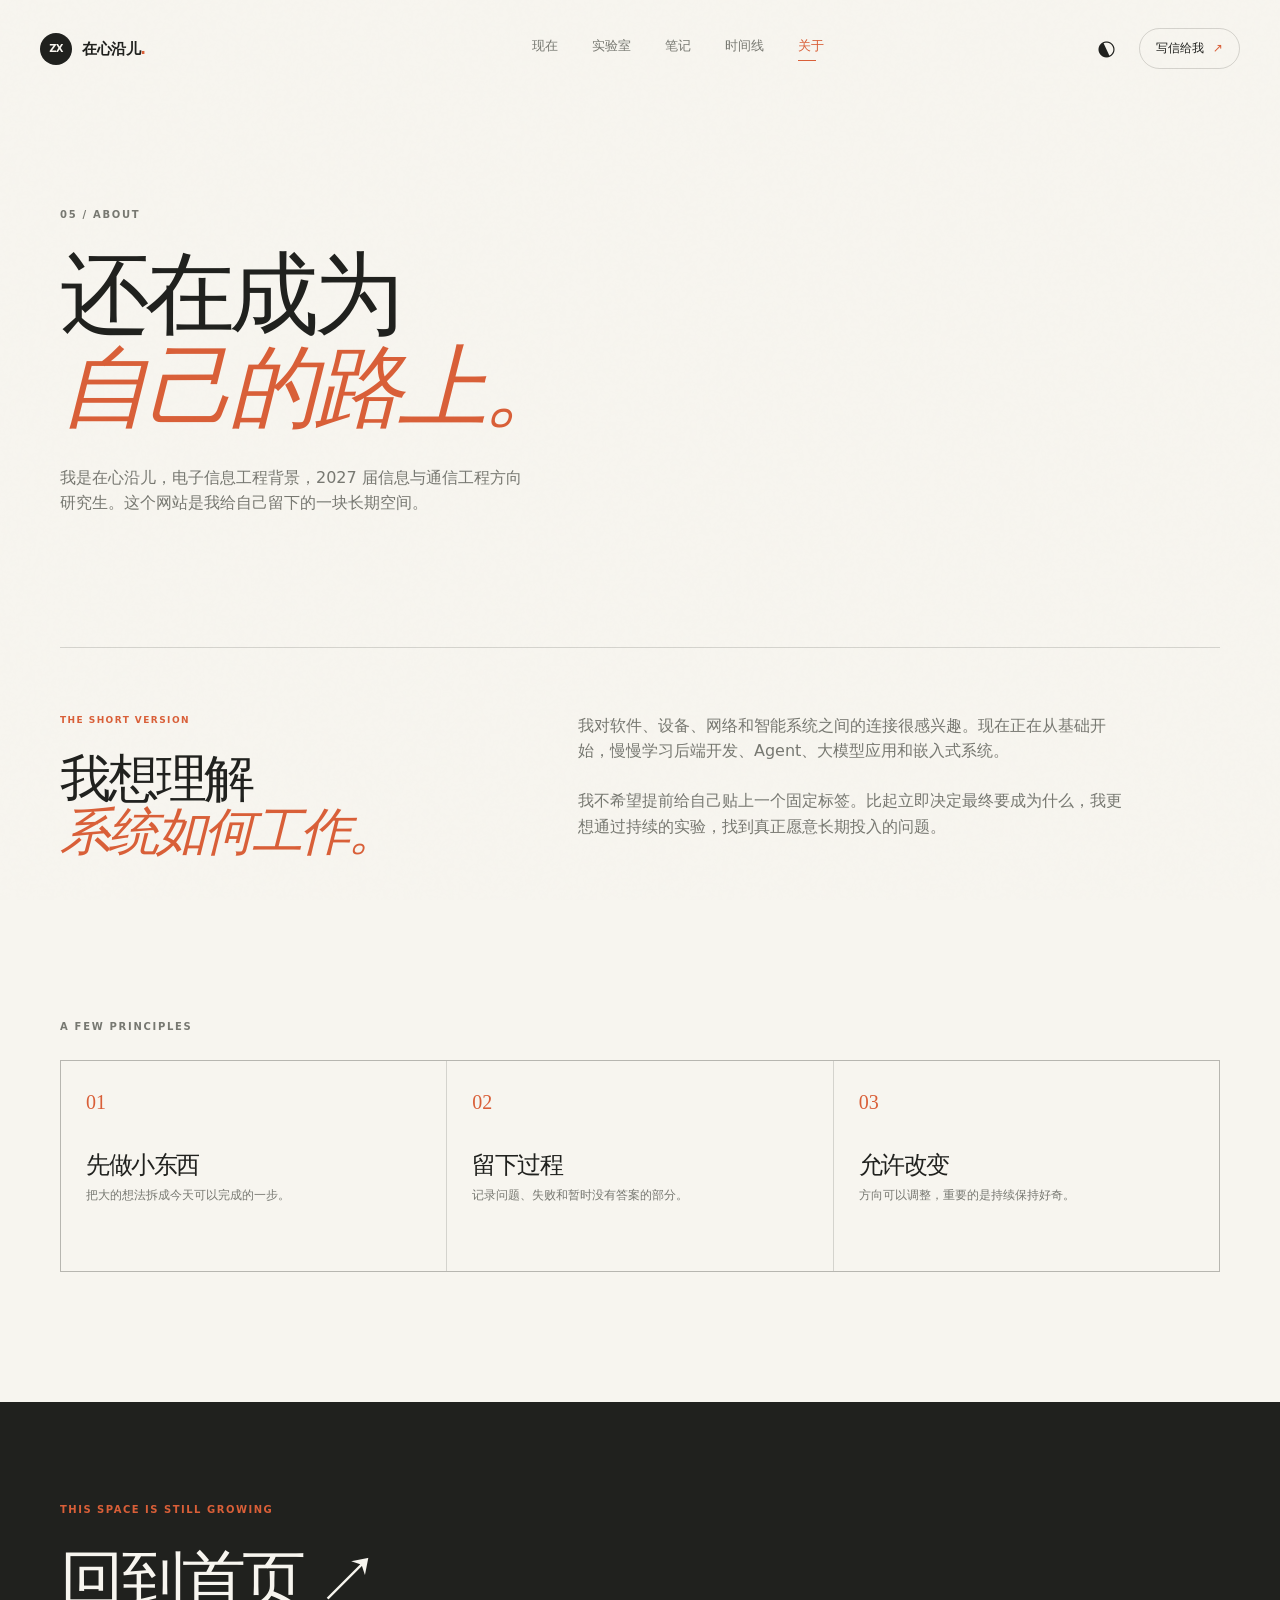
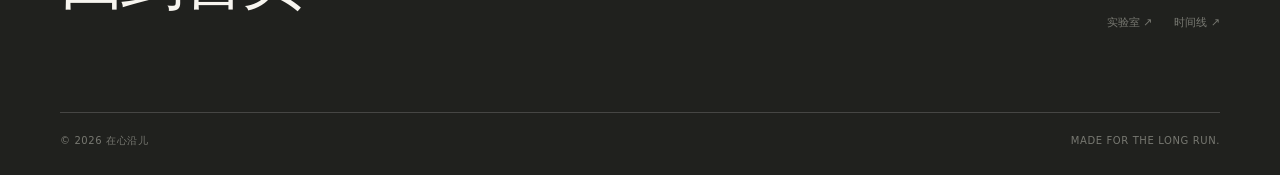
==== about.html @ 2378a1ed "Build personal digital garden website" ====
<!doctype html>
<html lang="zh-CN">
  <head><meta charset="UTF-8" /><meta name="viewport" content="width=device-width, initial-scale=1.0" /><meta name="description" content="关于在心沿儿：电子信息工程与信息通信工程背景的个人数字花园。" /><title>关于 · 在心沿儿</title><link rel="stylesheet" href="styles.css" /></head>
  <body><div class="noise" aria-hidden="true"></div><header class="site-header"><a class="brand" href="index.html" aria-label="返回首页"><span class="brand-mark">ZX</span><span>在心沿儿<span class="brand-dot">.</span></span></a><nav class="desktop-nav" aria-label="主导航"><a href="now.html">现在</a><a href="lab.html">实验室</a><a href="notes.html">笔记</a><a href="timeline.html">时间线</a><a class="active" href="about.html">关于</a></nav><div class="header-actions"><button class="icon-button" id="theme-toggle" type="button" aria-label="切换深色模式">◐</button><a class="header-contact" href="index.html#contact">写信给我 <span>↗</span></a><button class="menu-toggle" id="menu-toggle" type="button" aria-label="打开菜单" aria-expanded="false">☰</button></div><nav class="mobile-nav" id="mobile-nav" aria-label="移动端导航"><a href="now.html">现在</a><a href="lab.html">实验室</a><a href="notes.html">笔记</a><a href="timeline.html">时间线</a><a class="active" href="about.html">关于</a></nav></header>
    <main class="page-shell"><section class="page-hero"><p class="eyebrow">05 / ABOUT</p><h1>还在成为<br /><em>自己的路上。</em></h1><p>我是在心沿儿，电子信息工程背景，2027 届信息与通信工程方向研究生。这个网站是我给自己留下的一块长期空间。</p></section><section class="about-story content-section"><div class="story-column"><p class="card-kicker">THE SHORT VERSION</p><h2>我想理解<br /><em>系统如何工作。</em></h2></div><div class="story-column story-copy"><p>我对软件、设备、网络和智能系统之间的连接很感兴趣。现在正在从基础开始，慢慢学习后端开发、Agent、大模型应用和嵌入式系统。</p><p>我不希望提前给自己贴上一个固定标签。比起立即决定最终要成为什么，我更想通过持续的实验，找到真正愿意长期投入的问题。</p></div></section><section class="principles content-section"><p class="eyebrow">A FEW PRINCIPLES</p><div class="principle-grid"><article><span>01</span><h2>先做小东西</h2><p>把大的想法拆成今天可以完成的一步。</p></article><article><span>02</span><h2>留下过程</h2><p>记录问题、失败和暂时没有答案的部分。</p></article><article><span>03</span><h2>允许改变</h2><p>方向可以调整，重要的是持续保持好奇。</p></article></div></section></main>
    <footer class="site-footer"><div class="section-shell footer-top"><div><span class="footer-kicker">THIS SPACE IS STILL GROWING</span><a class="footer-email" href="index.html">回到首页 ↗</a></div><div class="footer-links"><a href="lab.html">实验室 ↗</a><a href="timeline.html">时间线 ↗</a></div></div><div class="section-shell footer-bottom"><span>© <span id="year"></span> 在心沿儿</span><span>Made for the long run.</span></div></footer><script src="script.js"></script></body>
</html>
---- styles.css ----
:root {
  --paper: #f7f5ef;
  --paper-deep: #ebe8df;
  --ink: #20211e;
  --muted: #777871;
  --line: rgba(32, 33, 30, 0.16);
  --accent: #d95f38;
  --accent-soft: #ead5c5;
  --serif: Georgia, 'Times New Roman', serif;
  --sans: Inter, ui-sans-serif, system-ui, -apple-system, BlinkMacSystemFont, 'Segoe UI', sans-serif;
  color-scheme: light;
}

[data-theme='dark'] {
  --paper: #1b1c19;
  --paper-deep: #242521;
  --ink: #f2f0e8;
  --muted: #aaa99f;
  --line: rgba(242, 240, 232, 0.18);
  --accent: #e67a50;
  --accent-soft: #4a3227;
  color-scheme: dark;
}

* { box-sizing: border-box; }
html { scroll-behavior: smooth; }
body { margin: 0; background: var(--paper); color: var(--ink); font-family: var(--sans); font-size: 15px; line-height: 1.6; transition: background .3s ease, color .3s ease; }
a { color: inherit; text-decoration: none; }
button { color: inherit; font: inherit; }
.noise { position: fixed; inset: 0; z-index: 20; opacity: .035; pointer-events: none; background-image: url("data:image/svg+xml,%3Csvg viewBox='0 0 180 180' xmlns='http://www.w3.org/2000/svg'%3E%3Cfilter id='n'%3E%3CfeTurbulence type='fractalNoise' baseFrequency='.8' numOctaves='3' stitchTiles='stitch'/%3E%3C/filter%3E%3Crect width='100%25' height='100%25' filter='url(%23n)' opacity='.35'/%3E%3C/svg%3E"); }
.section-shell { width: min(1160px, calc(100% - 80px)); margin: 0 auto; }
.site-header { position: relative; z-index: 30; display: flex; align-items: center; justify-content: space-between; width: min(1280px, calc(100% - 80px)); margin: 0 auto; padding: 28px 0; }
.brand { display: inline-flex; align-items: center; gap: 10px; font-weight: 700; letter-spacing: -.03em; }
.brand-mark { display: grid; width: 32px; height: 32px; place-items: center; border-radius: 50%; background: var(--ink); color: var(--paper); font-size: 10px; letter-spacing: -.08em; }
.brand-dot { color: var(--accent); }
.desktop-nav { display: flex; gap: 34px; margin-left: 120px; color: var(--muted); font-size: 13px; }
.desktop-nav a, .footer-links a { transition: color .2s ease; }
.desktop-nav a:hover, .footer-links a:hover { color: var(--accent); }
.header-actions { display: flex; align-items: center; gap: 18px; }
.icon-button, .menu-toggle { border: 0; background: transparent; cursor: pointer; }
.icon-button { font-size: 21px; line-height: 1; transform: rotate(-25deg); }
.header-contact { padding: 10px 16px; border: 1px solid var(--line); border-radius: 999px; font-size: 12px; transition: background .2s ease, color .2s ease; }
.header-contact:hover { background: var(--ink); color: var(--paper); }
.header-contact span, .text-link span, .button span { color: var(--accent); margin-left: 5px; }
.menu-toggle, .mobile-nav { display: none; }
.hero { display: grid; grid-template-columns: 1.1fr .9fr; min-height: 630px; align-items: center; padding: 65px 0 100px; }
.eyebrow { margin: 0 0 25px; color: var(--muted); font-size: 10px; font-weight: 700; letter-spacing: .17em; }
.status-dot { display: inline-block; width: 7px; height: 7px; margin-right: 8px; border-radius: 50%; background: #5c9b67; box-shadow: 0 0 0 4px color-mix(in srgb, #5c9b67 15%, transparent); }
h1, h2, h3, p { margin-top: 0; }
h1, h2 { font-weight: 500; letter-spacing: -.06em; line-height: 1.04; }
h1 { max-width: 700px; margin-bottom: 28px; font-size: clamp(50px, 6.3vw, 92px); }
h1 em, h2 em { color: var(--accent); font-family: var(--serif); font-weight: 400; }
.hero-description { max-width: 460px; margin-bottom: 32px; color: var(--muted); font-size: 16px; }
.hero-actions { display: flex; align-items: center; gap: 27px; }
.button { display: inline-flex; align-items: center; justify-content: center; gap: 9px; padding: 14px 20px; border-radius: 999px; font-size: 12px; font-weight: 700; transition: transform .2s ease, background .2s ease; }
.button:hover { transform: translateY(-2px); }
.button-primary { background: var(--accent); color: #fff; }
.button-primary span { color: #fff; }
.button-dark { background: var(--ink); color: var(--paper); }
.button-dark span { color: var(--accent); }
.button-outline { border: 1px solid var(--line); }
.text-link, .section-link { display: inline-block; border-bottom: 1px solid var(--line); padding-bottom: 4px; font-size: 12px; font-weight: 700; }
.text-link:hover, .section-link:hover { color: var(--accent); border-color: var(--accent); }
.hero-meta { display: flex; align-items: center; gap: 12px; margin-top: 82px; color: var(--muted); font-size: 10px; letter-spacing: .08em; text-transform: uppercase; }
.meta-line { width: 34px; height: 1px; background: var(--line); }
.hero-visual { position: relative; min-height: 460px; }
.orbit { position: absolute; border: 1px solid var(--accent-soft); border-radius: 50%; transform: rotate(-25deg); }
.orbit-one { top: 5%; left: 13%; width: 73%; height: 78%; }
.orbit-two { top: 18%; left: 0; width: 95%; height: 44%; border-color: var(--line); }
.hero-card { position: absolute; display: flex; flex-direction: column; justify-content: space-between; padding: 26px; background: var(--accent-soft); }
.hero-card-main { right: 7%; top: 22%; width: 230px; height: 280px; transform: rotate(7deg); }
.card-label { font-size: 9px; font-weight: 700; letter-spacing: .15em; }
.hero-card strong { font-family: var(--serif); font-size: 27px; font-weight: 400; line-height: 1.07; }
.card-arrow { align-self: flex-end; color: var(--accent); font-size: 25px; }
.floating-note { position: absolute; color: var(--muted); font-family: var(--serif); font-size: 17px; line-height: 1.08; }
.floating-note span { color: var(--accent); font-family: var(--sans); }
.note-top { top: 9%; right: 4%; transform: rotate(8deg); }
.note-bottom { bottom: 9%; left: 12%; transform: rotate(-8deg); }
.note-bottom span { display: block; margin-top: 7px; font-family: var(--sans); font-size: 11px; letter-spacing: .1em; }
.marquee { overflow: hidden; border-top: 1px solid var(--line); border-bottom: 1px solid var(--line); padding: 17px 0; color: var(--muted); }
.marquee-track { display: flex; width: max-content; align-items: center; gap: 33px; animation: scroll 24s linear infinite; font-size: 10px; font-weight: 700; letter-spacing: .2em; }
.marquee-track b { color: var(--accent); font-size: 15px; }
@keyframes scroll { to { transform: translateX(-50%); } }
.section-block { padding: 145px 0; }
.section-heading { display: flex; justify-content: space-between; align-items: end; margin-bottom: 70px; }
h2 { margin-bottom: 0; font-size: clamp(43px, 5vw, 70px); }
.section-intro { max-width: 280px; margin-bottom: 3px; color: var(--muted); font-size: 13px; }
.project-grid { display: grid; grid-template-columns: 1.16fr .84fr; gap: 70px 28px; }
.project-card:nth-child(3) { grid-column: 2; }
.project-image { position: relative; display: grid; height: 380px; place-items: center; overflow: hidden; }
.project-card:first-child .project-image { height: 490px; }
.image-label { position: absolute; top: 20px; left: 20px; z-index: 1; color: rgba(255,255,255,.75); font-size: 9px; font-weight: 700; letter-spacing: .15em; }
.image-lumen { background: #34404a; }
.mock-window { width: 67%; height: 62%; padding: 10px; transform: rotate(-5deg); background: #e6e0d6; box-shadow: 17px 19px 0 rgba(0,0,0,.12); }
.mock-top { display: flex; gap: 4px; border-bottom: 1px solid #bdb9b0; padding-bottom: 8px; }
.mock-top i { width: 5px; height: 5px; border-radius: 50%; background: #cc6d4b; }
.mock-content { position: relative; height: calc(100% - 24px); padding: 17px; color: #34404a; }
.mock-content span { display: block; width: 60%; height: 5px; margin-bottom: 8px; background: #b8b8ad; box-shadow: 0 12px 0 #b8b8ad, 0 24px 0 #b8b8ad; }
.mock-content strong { position: absolute; right: 15px; bottom: 14px; font-size: 52px; font-weight: 400; }
.mock-content small { position: absolute; right: 16px; bottom: 4px; font-size: 7px; }
.image-mori { background: #c2a991; }
.mori-shape { width: 170px; height: 255px; border-radius: 90px 90px 8px 8px; background: #e4d2bb; box-shadow: inset 30px 0 0 rgba(148,111,81,.12); transform: rotate(11deg); }
.mori-caption { position: absolute; right: 25px; bottom: 25px; color: #fff; font-family: var(--serif); font-size: 31px; line-height: .9; text-align: right; }
.image-north { background: #d7d1c0; }
.north-grid { display: grid; grid-template-columns: repeat(3, 1fr); width: 70%; transform: rotate(-17deg); color: #34404a; font-family: var(--serif); font-size: 80px; line-height: .85; }
.north-grid span:nth-child(4), .north-grid span:nth-child(5) { color: var(--accent); }
.project-info { display: flex; justify-content: space-between; gap: 20px; padding-top: 22px; }
.project-type, .article-meta { margin-bottom: 8px; color: var(--accent); font-size: 9px; font-weight: 700; letter-spacing: .13em; }
.project-info h3 { margin-bottom: 8px; font-size: 24px; letter-spacing: -.04em; }
.project-info p:not(.project-type) { max-width: 390px; margin-bottom: 0; color: var(--muted); font-size: 12px; }
.circle-link { display: grid; flex: 0 0 auto; width: 37px; height: 37px; place-items: center; border: 1px solid var(--line); border-radius: 50%; color: var(--accent); transition: background .2s ease, color .2s ease; }
.circle-link:hover { background: var(--accent); color: #fff; }
.tag-list { display: flex; gap: 7px; flex-wrap: wrap; margin-top: 20px; }
.tag-list span { padding: 4px 9px; border: 1px solid var(--line); border-radius: 999px; color: var(--muted); font-size: 9px; }
.section-link { margin-top: 60px; }
.writing-section { padding-top: 50px; }
.compact-heading { margin-bottom: 48px; }
.article-list { border-top: 1px solid var(--line); }
.article-row { display: grid; grid-template-columns: 70px 1fr 30px; align-items: center; gap: 25px; border-bottom: 1px solid var(--line); padding: 25px 0; transition: padding .25s ease, color .25s ease; }
.article-row:hover { padding-left: 15px; color: var(--accent); }
.article-number { color: var(--muted); font-family: var(--serif); font-size: 18px; }
.article-meta { margin-bottom: 5px; }
.article-row h3 { margin: 0; font-size: clamp(19px, 2vw, 25px); font-weight: 500; letter-spacing: -.04em; }
.article-arrow { color: var(--accent); font-size: 20px; }
.about-panel { background: var(--paper-deep); }
.about-grid { display: grid; grid-template-columns: .85fr 1.15fr; gap: 80px 130px; padding: 140px 0 125px; }
.about-copy .large-copy { max-width: 520px; margin: 35px 0 27px; font-family: var(--serif); font-size: clamp(25px, 3vw, 38px); line-height: 1.08; }
.about-copy > p:not(.large-copy) { max-width: 480px; color: var(--muted); font-size: 14px; }
.about-copy .text-link { margin-top: 15px; }
.about-facts { grid-column: 2; display: flex; gap: 65px; border-top: 1px solid var(--line); padding-top: 24px; }
.about-facts div { display: flex; flex-direction: column; }
.about-facts strong { color: var(--accent); font-family: var(--serif); font-size: 36px; font-weight: 400; line-height: 1; }
.about-facts span { margin-top: 8px; color: var(--muted); font-size: 10px; }
.resume-section { padding-bottom: 145px; }
.resume-card { display: flex; justify-content: space-between; gap: 50px; padding: 60px 70px; background: var(--accent); color: #fff; }
.resume-card .eyebrow { color: rgba(255,255,255,.7); }
.resume-card h2 em { color: #ffe1d0; }
.resume-card p:not(.eyebrow) { max-width: 340px; margin: 25px 0 0; color: rgba(255,255,255,.75); font-size: 13px; }
.resume-actions { display: flex; flex-direction: column; justify-content: end; align-items: flex-start; gap: 12px; }
.resume-actions .button { min-width: 155px; }
.resume-actions .button-dark { background: #fff; color: var(--ink); }
.resume-actions .button-dark span { color: var(--accent); }
.resume-actions .button-outline { border-color: rgba(255,255,255,.55); }
.reveal-item { opacity: 0; transform: translateY(18px); transition: opacity .7s ease, transform .7s ease; }
.reveal-item.is-visible { opacity: 1; transform: translateY(0); }
.site-footer { background: var(--ink); color: var(--paper); }
.footer-top { display: flex; justify-content: space-between; align-items: end; padding: 100px 0 80px; }
.footer-kicker { display: block; margin-bottom: 12px; color: var(--accent); font-size: 10px; font-weight: 700; letter-spacing: .15em; text-transform: uppercase; }
.footer-email { font-family: var(--serif); font-size: clamp(30px, 5vw, 65px); letter-spacing: -.05em; }
.footer-links { display: flex; gap: 22px; color: var(--muted); font-size: 11px; }
.footer-bottom { display: flex; justify-content: space-between; border-top: 1px solid rgba(255,255,255,.17); padding: 20px 0 26px; color: var(--muted); font-size: 10px; letter-spacing: .06em; text-transform: uppercase; }

@media (max-width: 760px) {
  .section-shell, .site-header { width: min(100% - 40px, 560px); }
  .site-header { padding: 20px 0; }
  .desktop-nav, .header-contact { display: none; }
  .menu-toggle { display: block; padding: 0; font-size: 21px; }
  .mobile-nav { position: absolute; top: 73px; right: 0; left: 0; display: none; flex-direction: column; gap: 17px; padding: 22px; border: 1px solid var(--line); background: var(--paper); box-shadow: 0 12px 30px rgba(0,0,0,.08); }
  .mobile-nav.is-open { display: flex; }
  .mobile-nav a { font-size: 13px; }
  .hero { display: block; min-height: auto; padding: 60px 0 80px; }
  h1 { font-size: clamp(48px, 14vw, 75px); }
  .hero-description { font-size: 14px; }
  .hero-meta { margin-top: 48px; font-size: 8px; }
  .hero-visual { min-height: 380px; margin-top: 40px; }
  .hero-card-main { right: 8%; width: 195px; height: 240px; }
  .hero-card strong { font-size: 23px; }
  .note-top { right: 0; }
  .note-bottom { left: 0; }
  .section-block { padding: 90px 0; }
  .section-heading { display: block; margin-bottom: 45px; }
  .section-intro { margin-top: 28px; }
  .project-grid { display: block; }
  .project-card { margin-bottom: 60px; }
  .project-image, .project-card:first-child .project-image { height: 330px; }
  .mock-window { width: 72%; height: 59%; }
  .about-grid { display: block; padding: 90px 0; }
  .about-copy .large-copy { margin-top: 40px; }
  .about-facts { margin-top: 55px; gap: 22px; }
  .about-facts strong { font-size: 29px; }
  .about-facts span { font-size: 8px; }
  .resume-section { padding-bottom: 90px; }
  .resume-card { display: block; padding: 40px 28px; }
  .resume-actions { margin-top: 35px; }
  .footer-top { display: block; padding: 75px 0 55px; }
  .footer-links { flex-wrap: wrap; margin-top: 45px; }
  .footer-bottom { display: block; line-height: 2; }
  .footer-bottom span:last-child { display: block; }
}


/* Personal digital garden architecture */
.desktop-nav a.active, .mobile-nav a.active { color: var(--accent); }
.desktop-nav a.active::after { display: block; width: 18px; height: 1px; margin-top: 4px; background: var(--accent); content: ''; }
.garden-overview { display: grid; grid-template-columns: .78fr 1.22fr; gap: 70px; padding: 110px 0 125px; }
.garden-overview-heading h2 { margin-bottom: 25px; font-size: clamp(37px, 4vw, 57px); }
.garden-overview-heading > p:last-child { max-width: 310px; color: var(--muted); font-size: 13px; }
.garden-entry-grid { display: grid; grid-template-columns: repeat(2, 1fr); gap: 1px; border: 1px solid var(--line); background: var(--line); }
.garden-entry { position: relative; display: flex; min-height: 160px; flex-direction: column; justify-content: space-between; padding: 22px; background: var(--paper); transition: background .25s ease, color .25s ease; }
.garden-entry:hover { background: var(--ink); color: var(--paper); }
.garden-entry > span { color: var(--accent); font-size: 10px; }
.garden-entry strong { font-family: var(--serif); font-size: 29px; font-weight: 400; }
.garden-entry small { color: var(--muted); font-size: 11px; }
.garden-entry b { position: absolute; right: 22px; bottom: 21px; color: var(--accent); font-size: 20px; font-weight: 400; }
.page-shell { width: min(1160px, calc(100% - 80px)); margin: 0 auto; }
.page-hero { max-width: 800px; padding: 110px 0 115px; }
.page-hero h1 { margin-bottom: 30px; font-size: clamp(56px, 7vw, 102px); }
.page-hero > p:not(.eyebrow) { max-width: 475px; color: var(--muted); font-size: 16px; }
.page-meta { display: flex; gap: 18px; align-items: center; margin-top: 45px; color: var(--muted); font-size: 10px; letter-spacing: .13em; }
.page-meta strong { color: var(--accent); font-weight: 700; }
.content-section { padding-bottom: 130px; }
.now-grid { display: grid; grid-template-columns: repeat(2, 1fr); gap: 22px; }
.now-card { position: relative; min-height: 315px; padding: 30px; border: 1px solid var(--line); }
.now-card-wide { grid-column: span 2; min-height: 280px; background: var(--accent-soft); }
.now-card-muted { background: var(--paper-deep); }
.card-index { position: absolute; top: 27px; right: 29px; color: var(--accent); font-family: var(--serif); font-size: 18px; }
.card-kicker { margin-bottom: 25px; color: var(--accent); font-size: 9px; font-weight: 700; letter-spacing: .16em; }
.now-card h2 { max-width: 410px; margin-bottom: 22px; font-size: clamp(35px, 4vw, 56px); }
.now-card p:not(.card-kicker) { max-width: 425px; color: var(--muted); font-size: 13px; }
.now-card .tag-list { position: absolute; bottom: 28px; left: 30px; }
.status-line { position: absolute; bottom: 31px; left: 30px; color: var(--muted); font-size: 10px; letter-spacing: .1em; text-transform: uppercase; }
.status-line i { display: inline-block; width: 7px; height: 7px; margin-right: 8px; border-radius: 50%; background: #5c9b67; }
.quote-section { border-top: 1px solid var(--line); padding-top: 40px; }
.quote-section p { max-width: 740px; font-family: var(--serif); font-size: clamp(24px, 3vw, 38px); line-height: 1.15; }
.lab-list { border-top: 1px solid var(--line); }
.lab-item { display: grid; grid-template-columns: 34% 66%; border-bottom: 1px solid var(--line); }
.lab-visual { position: relative; display: flex; min-height: 310px; flex-direction: column; justify-content: space-between; padding: 25px; overflow: hidden; color: #fff; }
.lab-visual span { font-size: 10px; letter-spacing: .15em; }
.lab-visual strong { position: relative; z-index: 1; font-family: var(--serif); font-size: 29px; font-weight: 400; line-height: .95; }
.lab-visual::after { position: absolute; right: -35px; bottom: -80px; width: 220px; height: 220px; border: 1px solid rgba(255,255,255,.5); border-radius: 50%; content: ''; }
.lab-visual-blue { background: #3e5364; }
.lab-visual-orange { background: #b86d4d; }
.lab-visual-green { background: #6e806f; }
.lab-copy { padding: 34px 45px; }
.lab-heading { display: flex; align-items: start; justify-content: space-between; gap: 20px; }
.lab-heading h2 { margin-bottom: 18px; font-size: clamp(26px, 3vw, 39px); }
.lab-copy > p { max-width: 550px; color: var(--muted); font-size: 14px; }
.lab-copy .text-link { margin-top: 24px; }
.status-chip { display: inline-block; flex: 0 0 auto; padding: 5px 10px; border-radius: 999px; font-size: 9px; letter-spacing: .08em; }
.status-active { background: #dbe9d6; color: #436b43; }
.status-planned { background: var(--accent-soft); color: var(--accent); }
.status-parked { border: 1px solid var(--line); color: var(--muted); }
.page-hero-notes { padding-bottom: 70px; }
.filter-row { display: flex; gap: 8px; margin-top: 38px; }
.filter-button { border: 1px solid var(--line); border-radius: 999px; background: transparent; padding: 7px 14px; color: var(--muted); cursor: pointer; font-size: 10px; }
.filter-button.is-selected, .filter-button:hover { border-color: var(--accent); background: var(--accent); color: #fff; }
.notes-list { border-top: 1px solid var(--line); }
.note-item { display: grid; grid-template-columns: 130px 1fr 30px; align-items: center; gap: 30px; border-bottom: 1px solid var(--line); padding: 31px 0; }
.note-item:hover h2, .note-item:hover > span { color: var(--accent); }
.note-date { color: var(--muted); font-family: var(--serif); font-size: 18px; }
.note-date small { display: block; margin-top: 5px; color: var(--accent); font-family: var(--sans); font-size: 8px; letter-spacing: .12em; }
.note-main h2 { margin-bottom: 6px; font-size: clamp(21px, 3vw, 31px); }
.note-main p { margin: 0; color: var(--muted); font-size: 13px; }
.note-item > span { color: var(--muted); font-size: 20px; }
.empty-note { display: flex; align-items: center; justify-content: space-between; padding: 28px 0; color: var(--muted); font-family: var(--serif); }
.empty-note b { color: var(--accent); font-size: 21px; font-weight: 400; }
.timeline-list { position: relative; }
.timeline-year { display: grid; grid-template-columns: 200px 1fr; gap: 65px; border-top: 1px solid var(--line); padding: 55px 0 75px; }
.timeline-label strong { display: block; color: var(--accent); font-family: var(--serif); font-size: 64px; font-weight: 400; line-height: .9; }
.timeline-label span { display: block; margin-top: 12px; color: var(--muted); font-size: 11px; }
.timeline-events { border-left: 1px solid var(--line); padding-left: 42px; }
.timeline-events > div + div { margin-top: 55px; }
.timeline-events time { color: var(--accent); font-size: 10px; font-weight: 700; letter-spacing: .12em; }
.timeline-events h2 { margin: 9px 0 8px; font-size: 27px; }
.timeline-events p { max-width: 510px; margin: 0; color: var(--muted); font-size: 13px; }
.timeline-muted { opacity: .55; }
.timeline-end { display: flex; align-items: center; gap: 15px; color: var(--muted); font-size: 9px; letter-spacing: .17em; }
.timeline-end i { width: 55px; height: 1px; background: var(--accent); }
.about-story { display: grid; grid-template-columns: .8fr 1.2fr; gap: 90px; border-top: 1px solid var(--line); padding-top: 65px; }
.about-story h2 { font-size: clamp(36px, 4vw, 58px); }
.story-copy { max-width: 550px; }
.story-copy p { color: var(--muted); font-size: 16px; }
.story-copy p + p { margin-top: 24px; }
.principles { padding-top: 30px; }
.principle-grid { display: grid; grid-template-columns: repeat(3, 1fr); gap: 1px; border: 1px solid var(--line); background: var(--line); }
.principle-grid article { min-height: 210px; padding: 25px; background: var(--paper); }
.principle-grid span { color: var(--accent); font-family: var(--serif); font-size: 20px; }
.principle-grid h2 { margin: 35px 0 8px; font-size: 24px; }
.principle-grid p { margin: 0; color: var(--muted); font-size: 12px; }

@media (max-width: 760px) {
  .page-shell { width: min(100% - 40px, 560px); }
  .page-hero { padding: 75px 0 75px; }
  .page-hero h1 { font-size: clamp(49px, 14vw, 76px); }
  .garden-overview { display: block; padding: 75px 0 90px; }
  .garden-entry-grid { margin-top: 40px; }
  .garden-entry { min-height: 135px; padding: 17px; }
  .garden-entry strong { font-size: 25px; }
  .now-grid { display: block; }
  .now-card, .now-card-wide { min-height: 300px; margin-bottom: 16px; }
  .lab-item { display: block; }
  .lab-visual { min-height: 220px; }
  .lab-copy { padding: 28px 0 40px; }
  .lab-heading h2 { font-size: 28px; }
  .note-item { grid-template-columns: 75px 1fr 20px; gap: 13px; }
  .note-date { font-size: 14px; }
  .timeline-year { display: block; padding: 40px 0 55px; }
  .timeline-events { margin-top: 35px; padding-left: 22px; }
  .timeline-label strong { font-size: 52px; }
  .about-story { display: block; padding-top: 40px; }
  .story-copy { margin-top: 40px; }
  .principle-grid { display: block; }
  .principle-grid article { min-height: auto; border-bottom: 1px solid var(--line); }
  .principle-grid article:last-child { border-bottom: 0; }
}
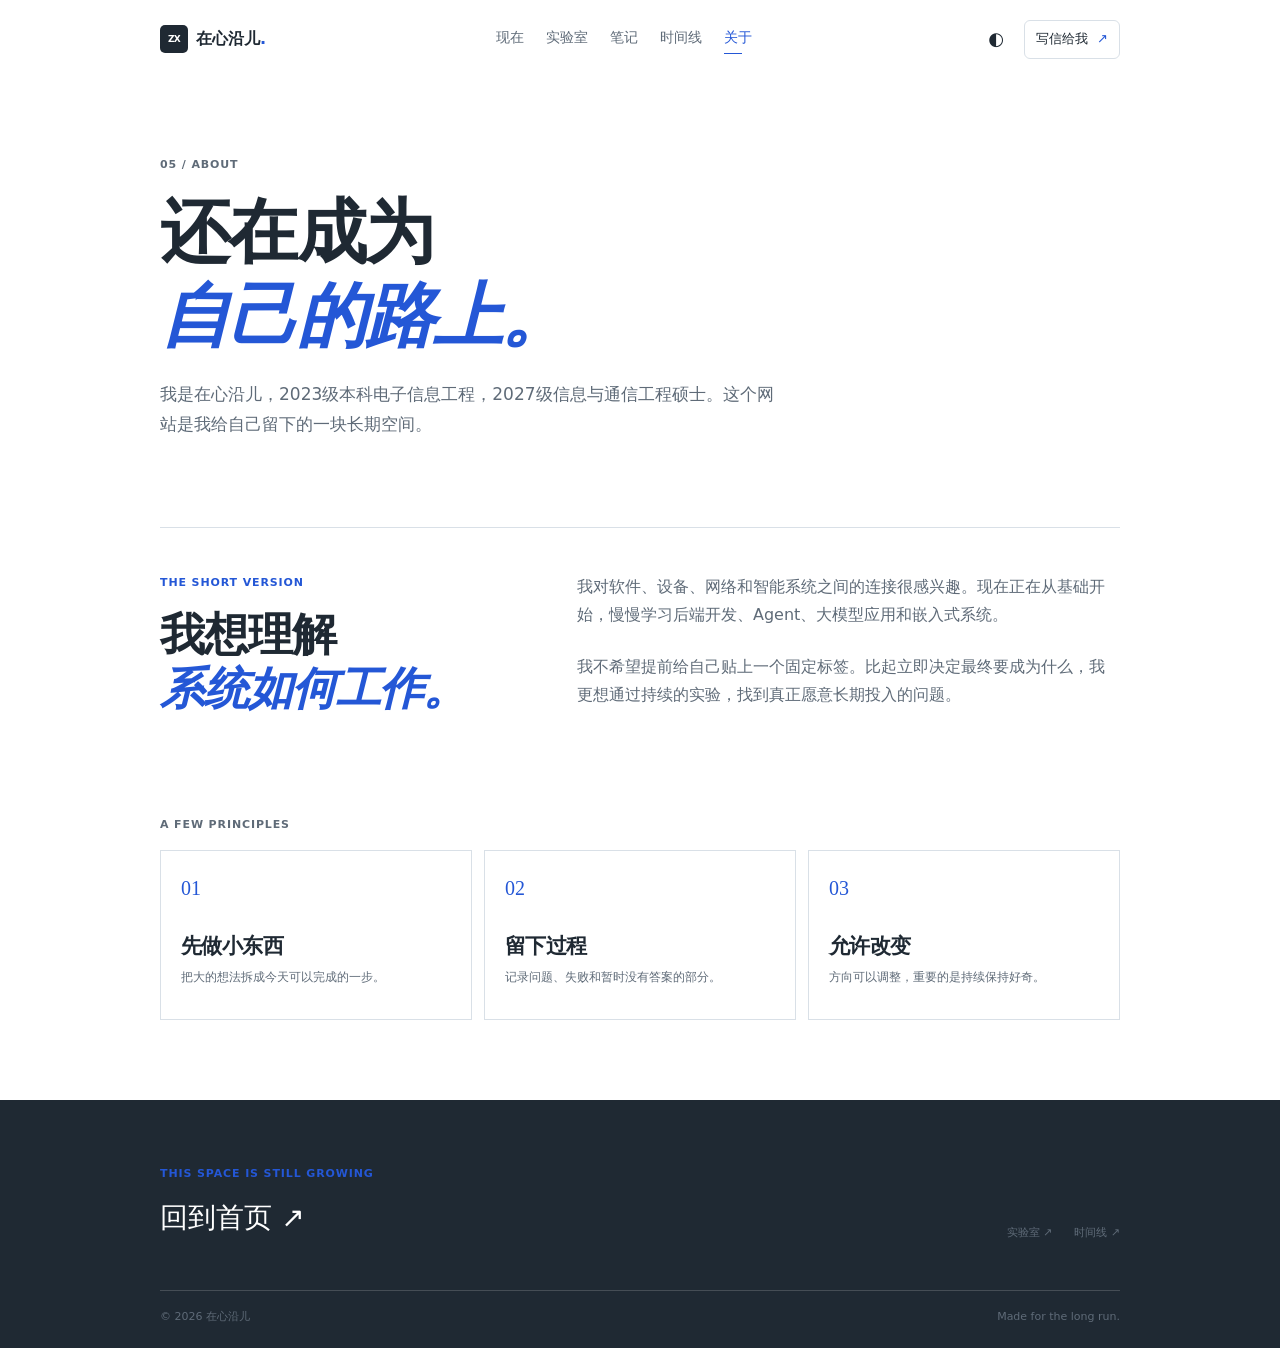
==== commit 526a346d: "Add project record and simplify site UI" ====
--- a/about.html
+++ b/about.html
@@ -2,6 +2,6 @@
 <html lang="zh-CN">
   <head><meta charset="UTF-8" /><meta name="viewport" content="width=device-width, initial-scale=1.0" /><meta name="description" content="关于在心沿儿：电子信息工程与信息通信工程背景的个人数字花园。" /><title>关于 · 在心沿儿</title><link rel="stylesheet" href="styles.css" /></head>
   <body><div class="noise" aria-hidden="true"></div><header class="site-header"><a class="brand" href="index.html" aria-label="返回首页"><span class="brand-mark">ZX</span><span>在心沿儿<span class="brand-dot">.</span></span></a><nav class="desktop-nav" aria-label="主导航"><a href="now.html">现在</a><a href="lab.html">实验室</a><a href="notes.html">笔记</a><a href="timeline.html">时间线</a><a class="active" href="about.html">关于</a></nav><div class="header-actions"><button class="icon-button" id="theme-toggle" type="button" aria-label="切换深色模式">◐</button><a class="header-contact" href="index.html#contact">写信给我 <span>↗</span></a><button class="menu-toggle" id="menu-toggle" type="button" aria-label="打开菜单" aria-expanded="false">☰</button></div><nav class="mobile-nav" id="mobile-nav" aria-label="移动端导航"><a href="now.html">现在</a><a href="lab.html">实验室</a><a href="notes.html">笔记</a><a href="timeline.html">时间线</a><a class="active" href="about.html">关于</a></nav></header>
-    <main class="page-shell"><section class="page-hero"><p class="eyebrow">05 / ABOUT</p><h1>还在成为<br /><em>自己的路上。</em></h1><p>我是在心沿儿，电子信息工程背景，2027 届信息与通信工程方向研究生。这个网站是我给自己留下的一块长期空间。</p></section><section class="about-story content-section"><div class="story-column"><p class="card-kicker">THE SHORT VERSION</p><h2>我想理解<br /><em>系统如何工作。</em></h2></div><div class="story-column story-copy"><p>我对软件、设备、网络和智能系统之间的连接很感兴趣。现在正在从基础开始，慢慢学习后端开发、Agent、大模型应用和嵌入式系统。</p><p>我不希望提前给自己贴上一个固定标签。比起立即决定最终要成为什么，我更想通过持续的实验，找到真正愿意长期投入的问题。</p></div></section><section class="principles content-section"><p class="eyebrow">A FEW PRINCIPLES</p><div class="principle-grid"><article><span>01</span><h2>先做小东西</h2><p>把大的想法拆成今天可以完成的一步。</p></article><article><span>02</span><h2>留下过程</h2><p>记录问题、失败和暂时没有答案的部分。</p></article><article><span>03</span><h2>允许改变</h2><p>方向可以调整，重要的是持续保持好奇。</p></article></div></section></main>
+    <main class="page-shell"><section class="page-hero"><p class="eyebrow">05 / ABOUT</p><h1>还在成为<br /><em>自己的路上。</em></h1><p>我是在心沿儿，2023级本科电子信息工程，2027级信息与通信工程硕士。这个网站是我给自己留下的一块长期空间。</p></section><section class="about-story content-section"><div class="story-column"><p class="card-kicker">THE SHORT VERSION</p><h2>我想理解<br /><em>系统如何工作。</em></h2></div><div class="story-column story-copy"><p>我对软件、设备、网络和智能系统之间的连接很感兴趣。现在正在从基础开始，慢慢学习后端开发、Agent、大模型应用和嵌入式系统。</p><p>我不希望提前给自己贴上一个固定标签。比起立即决定最终要成为什么，我更想通过持续的实验，找到真正愿意长期投入的问题。</p></div></section><section class="principles content-section"><p class="eyebrow">A FEW PRINCIPLES</p><div class="principle-grid"><article><span>01</span><h2>先做小东西</h2><p>把大的想法拆成今天可以完成的一步。</p></article><article><span>02</span><h2>留下过程</h2><p>记录问题、失败和暂时没有答案的部分。</p></article><article><span>03</span><h2>允许改变</h2><p>方向可以调整，重要的是持续保持好奇。</p></article></div></section></main>
     <footer class="site-footer"><div class="section-shell footer-top"><div><span class="footer-kicker">THIS SPACE IS STILL GROWING</span><a class="footer-email" href="index.html">回到首页 ↗</a></div><div class="footer-links"><a href="lab.html">实验室 ↗</a><a href="timeline.html">时间线 ↗</a></div></div><div class="section-shell footer-bottom"><span>© <span id="year"></span> 在心沿儿</span><span>Made for the long run.</span></div></footer><script src="script.js"></script></body>
 </html>
--- a/styles.css
+++ b/styles.css
@@ -303,3 +303,381 @@
   .principle-grid article { min-height: auto; border-bottom: 1px solid var(--line); }
   .principle-grid article:last-child { border-bottom: 0; }
 }
+
+
+/* Project detail pages */
+.project-detail-hero { display: grid; grid-template-columns: 1fr 230px; gap: 80px; align-items: end; padding: 110px 0 90px; }
+.project-detail-hero h1 { margin-bottom: 28px; font-size: clamp(54px, 7vw, 100px); }
+.project-detail-hero > div:first-child > p:not(.eyebrow) { max-width: 620px; color: var(--muted); font-size: 16px; }
+.project-stamp { display: flex; width: 205px; height: 205px; flex-direction: column; justify-content: center; align-items: center; border: 1px solid var(--accent); border-radius: 50%; transform: rotate(8deg); }
+.project-stamp strong { color: var(--accent); font-family: var(--serif); font-size: 110px; font-weight: 400; line-height: .8; }
+.project-stamp span { margin-top: 18px; color: var(--muted); font-size: 9px; letter-spacing: .16em; text-align: center; }
+.project-facts { display: grid; grid-template-columns: repeat(4, 1fr); gap: 20px; border-top: 1px solid var(--line); border-bottom: 1px solid var(--line); padding: 26px 0; }
+.project-facts div { display: flex; flex-direction: column; gap: 7px; }
+.project-facts span { color: var(--accent); font-size: 9px; font-weight: 700; letter-spacing: .13em; }
+.project-facts strong { font-size: 13px; font-weight: 500; }
+.project-detail-section { border-top: 1px solid var(--line); padding-top: 75px; }
+.detail-heading { display: grid; grid-template-columns: .7fr 1.3fr; margin-bottom: 55px; }
+.detail-heading h2 { font-size: clamp(40px, 5vw, 68px); }
+.system-flow { display: grid; grid-template-columns: 1fr 30px 1fr 30px 1fr; gap: 18px; align-items: center; }
+.system-flow > div { min-height: 220px; padding: 25px; border: 1px solid var(--line); }
+.system-flow > div b { display: block; margin-bottom: 45px; color: var(--accent); font-family: var(--serif); font-size: 20px; font-weight: 400; }
+.system-flow > div strong { display: block; margin-bottom: 10px; font-family: var(--serif); font-size: 23px; font-weight: 400; }
+.system-flow > div p { margin: 0; color: var(--muted); font-size: 12px; }
+.system-flow > i { color: var(--accent); font-size: 20px; font-style: normal; text-align: center; }
+.detail-columns { display: grid; grid-template-columns: 1fr 1fr; gap: 80px; }
+.lead-text { max-width: 480px; font-family: var(--serif); font-size: 28px; line-height: 1.15; }
+.detail-list { max-width: 500px; margin: 35px 0 0; padding: 0; list-style: none; }
+.detail-list li { border-top: 1px solid var(--line); padding: 13px 0; color: var(--muted); font-size: 13px; }
+.detail-list li::before { margin-right: 10px; color: var(--accent); content: '↳'; }
+.algorithm-card { padding: 28px; background: var(--paper-deep); }
+.algorithm-step { padding: 12px 15px; border: 1px solid var(--line); background: var(--paper); font-size: 12px; }
+.algorithm-step.algorithm-final { border-color: var(--accent); color: var(--accent); }
+.algorithm-line { width: 1px; height: 17px; margin: 0 auto; background: var(--accent); }
+.control-loop { display: grid; grid-template-columns: 1fr 25px 1fr 25px 1fr 25px 1fr; gap: 12px; align-items: center; }
+.control-loop > b { color: var(--accent); font-weight: 400; text-align: center; }
+.loop-node { display: flex; min-height: 120px; flex-direction: column; justify-content: center; align-items: center; border: 1px solid var(--line); text-align: center; }
+.loop-node span { color: var(--muted); font-size: 10px; }
+.loop-node strong { margin-top: 8px; font-family: var(--serif); font-size: 18px; font-weight: 400; }
+.loop-accent { border-color: var(--accent); background: var(--accent-soft); }
+.detail-note { margin: 28px 0 0; color: var(--muted); font-size: 13px; }
+.test-table { border-top: 1px solid var(--line); }
+.test-row { display: grid; grid-template-columns: 1fr 1.4fr .8fr; gap: 20px; align-items: center; border-bottom: 1px solid var(--line); padding: 17px 0; font-size: 12px; }
+.test-row span:nth-child(2) { color: var(--muted); }
+.test-row strong { color: #5c9b67; font-weight: 500; }
+.test-row em { color: var(--accent); font-style: normal; }
+.test-header { color: var(--accent); font-size: 9px; font-weight: 700; letter-spacing: .13em; }
+.project-reflection { padding-bottom: 80px; }
+.project-reflection h2 { margin-bottom: 30px; font-size: clamp(43px, 5vw, 70px); }
+.project-reflection > p:not(.eyebrow) { max-width: 680px; color: var(--muted); font-size: 15px; }
+.resource-placeholders { display: grid; grid-template-columns: repeat(4, 1fr); gap: 1px; margin-top: 55px; background: var(--line); }
+.resource-placeholders a { display: flex; min-height: 100px; flex-direction: column; justify-content: space-between; padding: 17px; background: var(--paper); color: var(--muted); font-size: 11px; }
+.resource-placeholders a span { align-self: end; color: var(--accent); font-size: 19px; }
+.resource-placeholders a:hover { background: var(--paper-deep); color: var(--ink); }
+
+@media (max-width: 760px) {
+  .project-detail-hero { display: block; padding: 75px 0 65px; }
+  .project-stamp { width: 145px; height: 145px; margin: 55px auto 0; }
+  .project-stamp strong { font-size: 78px; }
+  .project-stamp span { margin-top: 12px; font-size: 7px; }
+  .project-facts { grid-template-columns: repeat(2, 1fr); }
+  .detail-heading { display: block; margin-bottom: 38px; }
+  .detail-heading h2 { margin-top: 20px; }
+  .system-flow { display: block; }
+  .system-flow > div { min-height: 180px; margin-bottom: 12px; }
+  .system-flow > div b { margin-bottom: 28px; }
+  .system-flow > i { display: block; margin: 8px 0; transform: rotate(90deg); }
+  .detail-columns { display: block; }
+  .algorithm-card { margin-top: 45px; }
+  .control-loop { display: block; }
+  .control-loop > b { display: block; margin: 9px 0; transform: rotate(90deg); }
+  .test-row { grid-template-columns: 1fr 1.2fr .8fr; gap: 8px; font-size: 10px; }
+  .resource-placeholders { grid-template-columns: repeat(2, 1fr); }
+}
+
+
+/* Project gallery */
+.project-gallery { display: grid; grid-template-columns: 1.25fr .75fr; gap: 16px; padding-top: 0; }
+.project-gallery img { display: block; width: 100%; height: 100%; object-fit: cover; }
+.gallery-main { position: relative; min-height: 520px; overflow: hidden; background: var(--paper-deep); }
+.gallery-main img { position: absolute; inset: 0; }
+.gallery-caption { position: absolute; right: 22px; bottom: 20px; left: 22px; display: flex; flex-direction: column; gap: 3px; padding: 15px 17px; background: rgba(20, 21, 19, .76); color: #fff; }
+.gallery-caption span { color: #f2a17c; font-size: 9px; letter-spacing: .15em; }
+.gallery-caption strong { font-family: var(--serif); font-size: 20px; font-weight: 400; }
+.gallery-side { display: grid; grid-template-rows: 1fr 1fr; gap: 16px; }
+.project-gallery figure { position: relative; min-height: 250px; margin: 0; overflow: hidden; background: var(--paper-deep); }
+.project-gallery figcaption { position: absolute; right: 13px; bottom: 12px; left: 13px; color: #fff; font-size: 10px; text-shadow: 0 1px 4px rgba(0,0,0,.6); }
+.gallery-bottom { grid-column: 1 / -1; display: grid; grid-template-columns: 1fr 1fr; gap: 16px; }
+.gallery-bottom figure { min-height: 260px; }
+.gallery-bottom figure:first-child img { object-position: center 42%; }
+.gallery-bottom figure:last-child img { object-position: center 38%; }
+
+@media (max-width: 760px) {
+  .project-gallery { display: block; }
+  .gallery-main { min-height: 370px; margin-bottom: 12px; }
+  .gallery-side { display: grid; gap: 12px; }
+  .project-gallery figure { min-height: 220px; }
+  .gallery-bottom { display: grid; gap: 12px; margin-top: 12px; }
+  .gallery-bottom figure { min-height: 200px; }
+}
+
+
+/* Public report */
+.report-cover { max-width: 920px; padding: 105px 0 75px; }
+.report-cover h1 { margin-bottom: 20px; font-size: clamp(55px, 7vw, 105px); }
+.report-subtitle { color: var(--muted); font-family: var(--serif); font-size: 23px; }
+.report-meta-grid { display: grid; grid-template-columns: repeat(4, 1fr); gap: 20px; margin-top: 58px; border-top: 1px solid var(--line); padding-top: 21px; }
+.report-meta-grid div { display: flex; flex-direction: column; gap: 7px; }
+.report-meta-grid span { color: var(--accent); font-size: 9px; font-weight: 700; letter-spacing: .12em; }
+.report-meta-grid strong { font-size: 12px; font-weight: 500; }
+.privacy-note { display: flex; gap: 32px; margin-bottom: 80px; border: 1px solid var(--accent); padding: 19px 23px; }
+.privacy-note span { flex: 0 0 auto; color: var(--accent); font-size: 9px; font-weight: 700; letter-spacing: .12em; }
+.privacy-note p { max-width: 680px; margin: 0; color: var(--muted); font-size: 12px; }
+.report-section { display: grid; grid-template-columns: .7fr 1.3fr; gap: 70px; border-top: 1px solid var(--line); padding: 72px 0; }
+.report-section-label { color: var(--accent); font-size: 10px; font-weight: 700; letter-spacing: .14em; }
+.report-section-body h2 { margin-bottom: 30px; font-size: clamp(40px, 5vw, 70px); }
+.report-section-body h3 { margin-bottom: 25px; font-family: var(--serif); font-size: 34px; font-weight: 400; }
+.report-section-body p { max-width: 680px; color: var(--muted); font-size: 14px; }
+.report-section-body p + p { margin-top: 20px; }
+.report-table { border-top: 1px solid var(--line); }
+.report-table > div { display: grid; grid-template-columns: .8fr 1.6fr; gap: 24px; border-bottom: 1px solid var(--line); padding: 16px 0; font-size: 12px; }
+.report-table span { color: var(--accent); }
+.report-table strong { font-weight: 500; }
+.report-diagram { display: grid; grid-template-columns: 1fr 22px 1fr 22px 1fr 22px 1fr; gap: 8px; align-items: center; margin-top: 45px; }
+.report-diagram div { min-height: 105px; padding: 17px; border: 1px solid var(--line); font-family: var(--serif); font-size: 17px; }
+.report-diagram strong { display: block; margin-top: 9px; color: var(--muted); font-family: var(--sans); font-size: 10px; font-weight: 400; }
+.report-diagram b { color: var(--accent); font-weight: 400; }
+.report-steps { display: grid; grid-template-columns: repeat(5, 1fr); gap: 1px; margin: 35px 0 45px; background: var(--line); }
+.report-steps div { min-height: 120px; padding: 15px; background: var(--paper-deep); }
+.report-steps b { color: var(--accent); font-family: var(--serif); font-size: 18px; font-weight: 400; }
+.report-steps span, .report-steps small { display: block; }
+.report-steps span { margin-top: 22px; font-size: 12px; }
+.report-steps small { margin-top: 4px; color: var(--muted); font-size: 9px; }
+.report-image-pair, .report-gallery { display: grid; grid-template-columns: 1fr 1fr; gap: 16px; }
+.report-image-pair figure, .report-gallery figure { margin: 0; }
+.report-image-pair img { display: block; width: 100%; height: 270px; object-fit: cover; }
+.report-image-pair figcaption, .report-gallery figcaption { margin-top: 9px; color: var(--muted); font-size: 10px; }
+.formula-card { margin: 32px 0; border-left: 2px solid var(--accent); background: var(--paper-deep); padding: 25px; }
+.formula-card span, .formula-card strong, .formula-card small { display: block; }
+.formula-card span { color: var(--muted); font-size: 12px; }
+.formula-card strong { margin: 10px 0; color: var(--accent); font-family: var(--serif); font-size: 29px; font-weight: 400; }
+.formula-card small { color: var(--muted); font-size: 10px; }
+.test-table-public > div { grid-template-columns: .75fr 1.65fr .5fr; }
+.test-table-public em { color: #5c9b67; font-style: normal; }
+.test-table-public .result-warning { color: var(--accent); }
+.report-conclusion { margin-top: 28px; border-left: 2px solid var(--accent); padding-left: 15px; }
+.report-gallery { border-top: 1px solid var(--line); padding: 70px 0 100px; }
+.report-gallery figure:first-child { grid-row: span 2; }
+.report-gallery img { display: block; width: 100%; height: 260px; object-fit: cover; }
+.report-gallery figure:first-child img { height: 536px; }
+
+@media (max-width: 760px) {
+  .report-cover { padding: 75px 0 55px; }
+  .report-meta-grid { grid-template-columns: repeat(2, 1fr); }
+  .privacy-note { display: block; }
+  .privacy-note p { margin-top: 12px; }
+  .report-section { display: block; padding: 50px 0; }
+  .report-section-body { margin-top: 28px; }
+  .report-diagram { display: block; }
+  .report-diagram div { margin-bottom: 9px; }
+  .report-diagram b { display: block; margin: 5px 0; text-align: center; transform: rotate(90deg); }
+  .report-steps { grid-template-columns: repeat(2, 1fr); }
+  .report-image-pair, .report-gallery { display: block; }
+  .report-image-pair figure, .report-gallery figure { margin-bottom: 22px; }
+  .report-gallery figure:first-child img, .report-gallery img { height: 280px; }
+  .report-table > div, .test-table-public > div { grid-template-columns: 1fr; gap: 5px; }
+}
+
+
+
+/* Readable mode: simple, direct, content-first layout */
+:root {
+  --paper: #ffffff;
+  --paper-deep: #f5f7fa;
+  --ink: #1f2933;
+  --muted: #5f6b78;
+  --line: #d9e0e7;
+  --accent: #2457d6;
+  --accent-soft: #edf3ff;
+}
+
+[data-theme='dark'] {
+  --paper: #151a21;
+  --paper-deep: #1d2530;
+  --ink: #edf2f7;
+  --muted: #aab5c1;
+  --line: #34404d;
+  --accent: #8eb2ff;
+  --accent-soft: #243554;
+}
+
+html { scroll-behavior: auto; }
+body { font-size: 16px; line-height: 1.75; transition: none; }
+.noise, .marquee { display: none; }
+.section-shell, .page-shell { width: min(960px, calc(100% - 48px)); }
+.site-header { width: min(960px, calc(100% - 48px)); padding: 20px 0; }
+.brand { gap: 8px; letter-spacing: 0; }
+.brand-mark { width: 28px; height: 28px; border-radius: 5px; font-size: 9px; }
+.brand-dot { color: var(--accent); }
+.desktop-nav { gap: 22px; margin-left: 0; font-size: 14px; }
+.desktop-nav a, .footer-links a { transition: color .15s ease; }
+.header-actions { gap: 14px; }
+.icon-button { font-size: 18px; transform: none; }
+.header-contact { border-radius: 6px; padding: 7px 11px; font-size: 13px; }
+.header-contact:hover { background: var(--accent); color: #fff; }
+.eyebrow { margin-bottom: 16px; color: var(--muted); font-size: 11px; letter-spacing: .08em; }
+.status-dot { width: 6px; height: 6px; margin-right: 6px; box-shadow: none; }
+h1, h2 { font-weight: 700; letter-spacing: -.025em; line-height: 1.2; }
+h1, h2 em, h1 em { font-family: var(--sans); }
+h1 em, h2 em { color: var(--accent); font-weight: 700; }
+h1 { max-width: 720px; margin-bottom: 24px; font-size: clamp(40px, 6vw, 68px); }
+h2 { font-size: clamp(30px, 4vw, 48px); }
+.hero { display: block; min-height: auto; padding: 80px 0 72px; }
+.hero-description { max-width: 620px; margin-bottom: 28px; color: var(--muted); font-size: 17px; }
+.hero-actions { gap: 14px; }
+.button { border-radius: 6px; padding: 10px 15px; font-size: 14px; transition: background .15s ease, color .15s ease; }
+.button:hover { transform: none; }
+.button-primary { background: var(--accent); }
+.text-link, .section-link { padding-bottom: 2px; font-size: 14px; }
+.hero-meta { margin-top: 36px; font-size: 12px; letter-spacing: .04em; text-transform: none; }
+.hero-visual { display: none; }
+.section-block { padding: 80px 0; }
+.section-heading { display: block; margin-bottom: 38px; }
+.section-intro { max-width: 600px; margin-top: 18px; color: var(--muted); font-size: 15px; }
+.project-grid { display: block; }
+.project-card { border-top: 1px solid var(--line); padding: 24px 0 28px; }
+.project-card:nth-child(3) { grid-column: auto; }
+.project-image { display: none; }
+.project-info { padding-top: 0; }
+.project-type, .article-meta { margin-bottom: 6px; color: var(--accent); font-size: 11px; letter-spacing: .08em; }
+.project-info h3 { margin-bottom: 8px; font-size: 23px; letter-spacing: 0; }
+.project-info p:not(.project-type) { max-width: 620px; font-size: 15px; }
+.circle-link { width: 32px; height: 32px; border-radius: 6px; }
+.tag-list { gap: 6px; margin-top: 14px; }
+.tag-list span { border-radius: 4px; padding: 3px 8px; font-size: 11px; }
+.section-link { margin-top: 20px; }
+.writing-section { padding-top: 20px; }
+.compact-heading { margin-bottom: 28px; }
+.article-row { grid-template-columns: 42px 1fr 24px; gap: 16px; padding: 20px 0; transition: color .15s ease; }
+.article-row:hover { padding-left: 0; }
+.article-number { font-size: 16px; }
+.article-row h3 { font-size: 18px; letter-spacing: 0; }
+.about-panel { background: var(--paper-deep); border-top: 1px solid var(--line); border-bottom: 1px solid var(--line); }
+.about-grid { grid-template-columns: 1fr 1.2fr; gap: 48px; padding: 80px 0; }
+.about-copy .large-copy { margin: 0 0 22px; font-family: var(--sans); font-size: clamp(24px, 3vw, 34px); font-weight: 700; line-height: 1.3; }
+.about-copy > p:not(.large-copy) { font-size: 15px; }
+.about-facts { grid-column: 2; gap: 36px; padding-top: 18px; }
+.about-facts strong { color: var(--accent); font-family: var(--sans); font-size: 26px; font-weight: 700; }
+.resume-section { padding-bottom: 80px; }
+.resume-card { display: block; border: 1px solid var(--line); padding: 38px; background: var(--paper-deep); color: var(--ink); }
+.resume-card .eyebrow { color: var(--muted); }
+.resume-card h2 em { color: var(--accent); }
+.resume-card p:not(.eyebrow) { max-width: 560px; color: var(--muted); font-size: 15px; }
+.resume-actions { flex-direction: row; align-items: center; margin-top: 28px; }
+.resume-actions .button-dark { background: var(--accent); color: #fff; }
+.resume-actions .button-outline { border-color: var(--line); }
+.reveal-item, .reveal-item.is-visible { opacity: 1; transform: none; transition: none; }
+.site-footer { background: var(--ink); }
+.footer-top { padding: 64px 0 48px; }
+.footer-kicker { margin-bottom: 10px; font-size: 11px; letter-spacing: .08em; }
+.footer-email { font-family: var(--sans); font-size: 28px; letter-spacing: 0; }
+.footer-bottom { padding: 16px 0 22px; font-size: 11px; letter-spacing: 0; text-transform: none; }
+
+/* Inner pages */
+.garden-overview { grid-template-columns: 1fr 1.3fr; gap: 48px; padding: 72px 0 84px; }
+.garden-overview-heading h2 { margin-bottom: 18px; font-size: clamp(30px, 4vw, 46px); }
+.garden-overview-heading > p:last-child { font-size: 15px; }
+.garden-entry-grid { gap: 12px; border: 0; background: transparent; }
+.garden-entry { min-height: 132px; border: 1px solid var(--line); padding: 18px; transition: border-color .15s ease, background .15s ease; }
+.garden-entry:hover { border-color: var(--accent); background: var(--accent-soft); color: var(--ink); }
+.garden-entry strong { font-family: var(--sans); font-size: 21px; font-weight: 700; }
+.garden-entry small { font-size: 13px; }
+.page-hero { max-width: 720px; padding: 76px 0 70px; }
+.page-hero h1 { margin-bottom: 22px; font-size: clamp(42px, 6vw, 70px); }
+.page-hero > p:not(.eyebrow) { max-width: 620px; font-size: 17px; }
+.page-meta { margin-top: 30px; font-size: 11px; letter-spacing: .06em; }
+.content-section { padding-bottom: 80px; }
+.now-grid { gap: 14px; }
+.now-card, .now-card-wide, .now-card-muted { min-height: 250px; border: 1px solid var(--line); background: var(--paper); padding: 24px; }
+.now-card h2 { margin-bottom: 16px; font-size: clamp(27px, 3vw, 40px); }
+.now-card p:not(.card-kicker) { font-size: 15px; }
+.card-kicker { margin-bottom: 16px; font-size: 11px; letter-spacing: .08em; }
+.card-index { top: 22px; right: 23px; font-size: 15px; }
+.now-card .tag-list, .status-line { bottom: 22px; }
+.now-card .tag-list { left: 24px; }
+.status-line { left: 24px; }
+.quote-section { padding-top: 28px; }
+.quote-section p { font-family: var(--sans); font-size: clamp(22px, 3vw, 32px); font-weight: 600; }
+.lab-item { grid-template-columns: 25% 75%; }
+.lab-visual { min-height: 230px; padding: 20px; background: var(--paper-deep); color: var(--ink); }
+.lab-visual::after { display: none; }
+.lab-visual-blue, .lab-visual-orange, .lab-visual-green { background: var(--paper-deep); }
+.lab-visual strong { font-family: var(--sans); font-size: 20px; font-weight: 700; }
+.lab-copy { padding: 26px 30px; }
+.lab-heading h2 { font-size: clamp(25px, 3vw, 35px); }
+.lab-copy > p, .story-copy p { font-size: 15px; }
+.status-chip { border-radius: 4px; padding: 4px 8px; font-size: 10px; }
+.filter-row { gap: 8px; margin-top: 26px; }
+.filter-button { border-radius: 4px; padding: 6px 11px; font-size: 12px; }
+.filter-button.is-selected, .filter-button:hover { border-color: var(--accent); background: var(--accent); }
+.note-item { grid-template-columns: 105px 1fr 24px; gap: 22px; padding: 22px 0; }
+.note-date { font-size: 15px; }
+.note-main h2 { font-size: clamp(19px, 2.5vw, 27px); letter-spacing: 0; }
+.note-main p { font-size: 14px; }
+.timeline-year { grid-template-columns: 150px 1fr; gap: 42px; padding: 42px 0 58px; }
+.timeline-label strong { font-family: var(--sans); font-size: 48px; font-weight: 700; }
+.timeline-events { padding-left: 28px; }
+.timeline-events > div + div { margin-top: 40px; }
+.timeline-events h2 { font-size: 23px; letter-spacing: 0; }
+.timeline-events p { font-size: 14px; }
+.about-story { gap: 55px; padding-top: 45px; }
+.about-story h2 { font-size: clamp(31px, 4vw, 45px); }
+.story-copy p { font-size: 16px; }
+.principles { padding-top: 10px; }
+.principle-grid { gap: 12px; border: 0; background: transparent; }
+.principle-grid article { min-height: 170px; border: 1px solid var(--line); padding: 20px; }
+.principle-grid h2 { margin: 28px 0 8px; font-family: var(--sans); font-size: 21px; font-weight: 700; }
+
+/* Project detail and report pages */
+.project-detail-hero, .report-cover { padding: 76px 0 60px; }
+.project-detail-hero { grid-template-columns: 1fr 170px; gap: 45px; }
+.project-detail-hero h1, .report-cover h1 { font-size: clamp(42px, 6vw, 70px); }
+.project-detail-hero > div:first-child > p:not(.eyebrow), .report-subtitle { font-size: 17px; }
+.project-stamp { width: 150px; height: 150px; transform: none; }
+.project-stamp strong { font-family: var(--sans); font-size: 72px; font-weight: 700; }
+.project-facts { gap: 15px; padding: 20px 0; }
+.project-facts span, .test-header { font-size: 10px; letter-spacing: .08em; }
+.project-detail-section { padding-top: 52px; }
+.detail-heading, .report-section { gap: 45px; }
+.detail-heading { margin-bottom: 36px; }
+.detail-heading h2, .report-section-body h2 { font-size: clamp(32px, 4vw, 52px); }
+.detail-heading h3, .report-section-body h3 { font-family: var(--sans); font-size: 25px; font-weight: 700; }
+.system-flow, .control-loop { gap: 10px; }
+.system-flow > div { min-height: 170px; padding: 20px; }
+.system-flow > div b { margin-bottom: 28px; }
+.system-flow > div strong, .loop-node strong { font-family: var(--sans); font-size: 18px; font-weight: 700; }
+.detail-columns { gap: 45px; }
+.lead-text { font-family: var(--sans); font-size: 24px; font-weight: 600; }
+.detail-list li, .detail-note, .report-section-body p { font-size: 15px; }
+.algorithm-card, .formula-card { background: var(--paper-deep); }
+.report-meta-grid { gap: 14px; margin-top: 38px; }
+.privacy-note { margin-bottom: 55px; border-color: var(--line); }
+.report-section { padding: 52px 0; }
+.report-steps { gap: 12px; background: transparent; }
+.report-steps div { border: 1px solid var(--line); background: var(--paper); }
+.report-gallery { gap: 12px; padding: 50px 0 70px; }
+
+@media (max-width: 760px) {
+  .section-shell, .page-shell, .site-header { width: min(100% - 32px, 600px); }
+  .site-header { padding: 16px 0; }
+  .mobile-nav { top: 60px; border-radius: 6px; box-shadow: 0 8px 22px rgba(0,0,0,.08); }
+  .hero { padding: 58px 0 52px; }
+  h1 { font-size: clamp(36px, 11vw, 56px); }
+  .hero-description, .page-hero > p:not(.eyebrow) { font-size: 16px; }
+  .section-block { padding: 58px 0; }
+  .section-heading { margin-bottom: 28px; }
+  .garden-overview { padding: 55px 0 65px; }
+  .garden-entry-grid { gap: 8px; }
+  .garden-entry { min-height: 120px; }
+  .about-grid { padding: 58px 0; }
+  .about-facts { margin-top: 38px; gap: 24px; }
+  .resume-card { padding: 26px; }
+  .resume-actions { display: block; }
+  .resume-actions .button { margin: 0 8px 8px 0; }
+  .footer-top { padding: 52px 0 38px; }
+  .page-hero { padding: 58px 0 52px; }
+  .page-hero h1 { font-size: clamp(38px, 11vw, 58px); }
+  .now-card, .now-card-wide, .now-card-muted { min-height: 260px; }
+  .lab-copy { padding: 22px 0 32px; }
+  .note-item { grid-template-columns: 70px 1fr 18px; gap: 12px; }
+  .timeline-year { display: block; padding: 34px 0 46px; }
+  .timeline-events { margin-top: 26px; padding-left: 20px; }
+  .about-story { display: block; padding-top: 30px; }
+  .story-copy { margin-top: 28px; }
+  .principle-grid { display: block; }
+  .principle-grid article { min-height: auto; margin-bottom: 8px; }
+  .project-detail-hero { display: block; padding: 58px 0 48px; }
+  .project-stamp { margin: 35px auto 0; }
+  .project-facts { grid-template-columns: repeat(2, 1fr); }
+  .report-meta-grid { grid-template-columns: repeat(2, 1fr); }
+}
